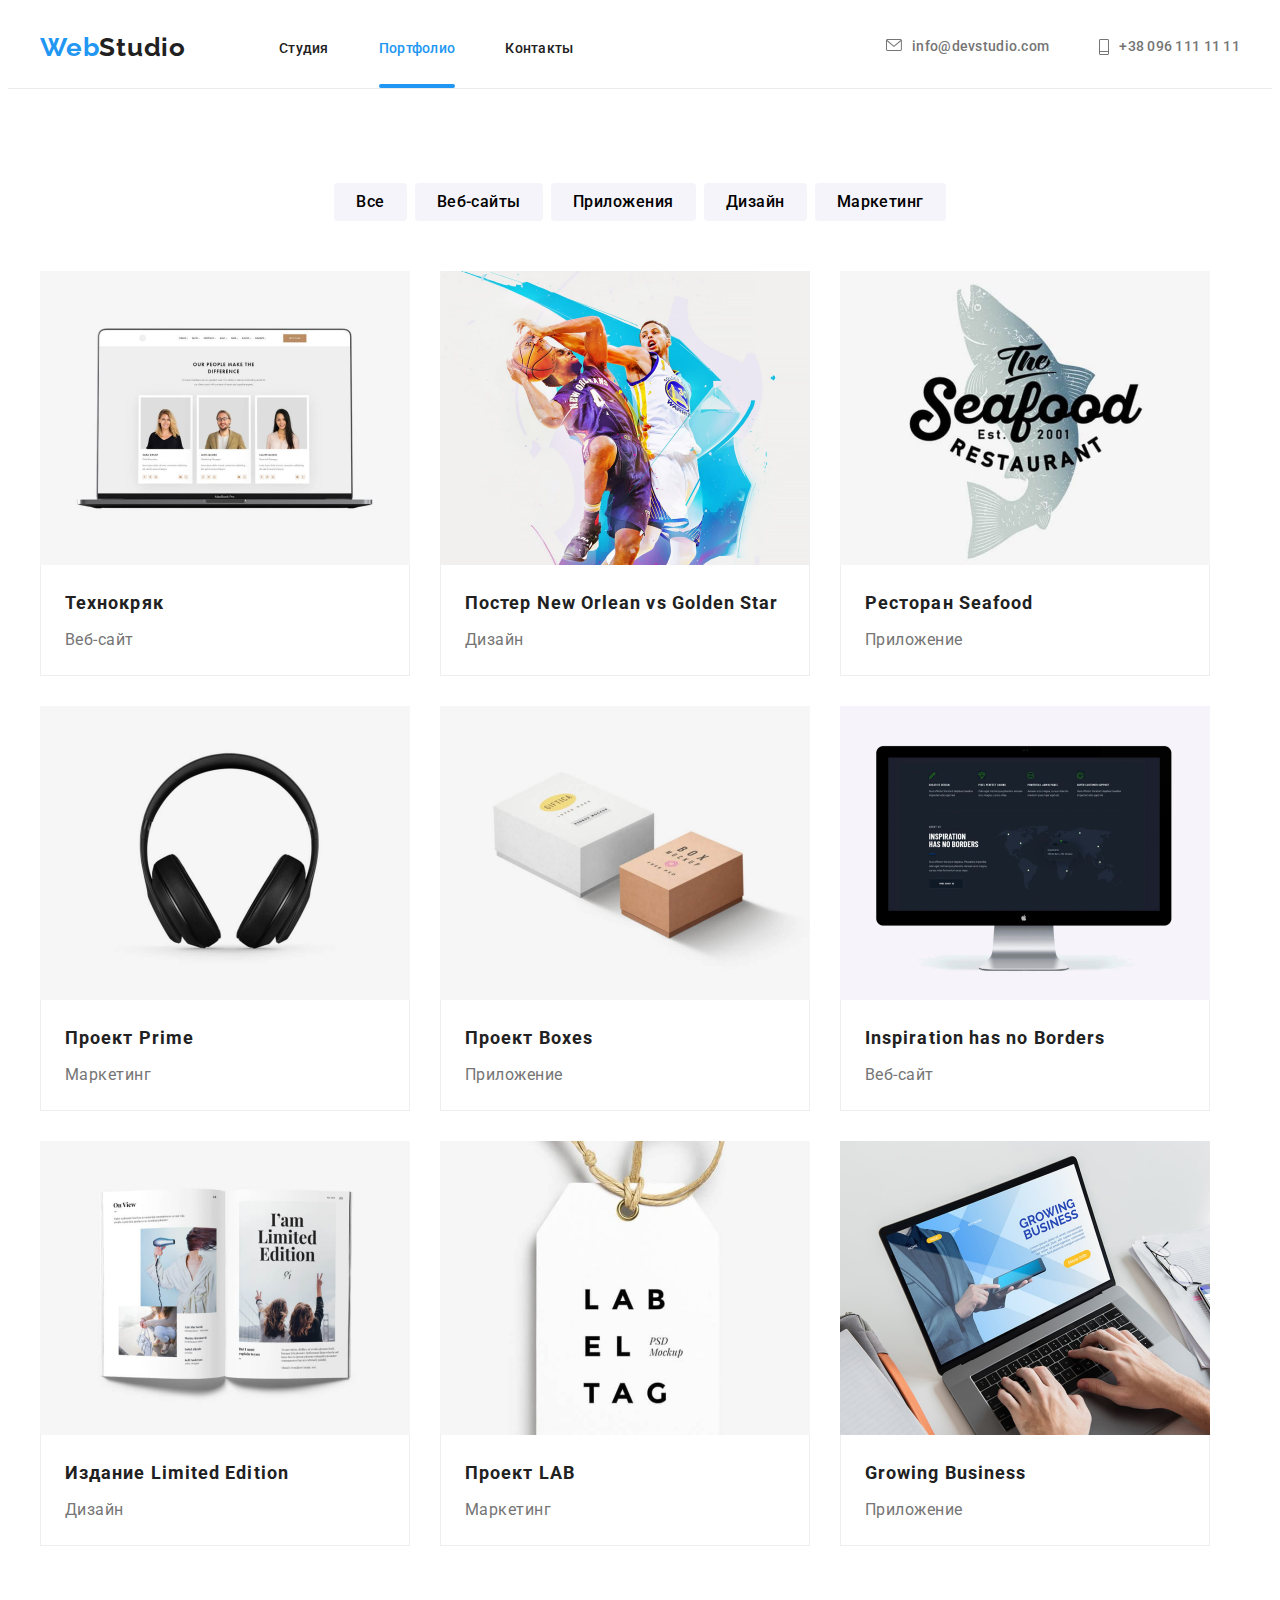
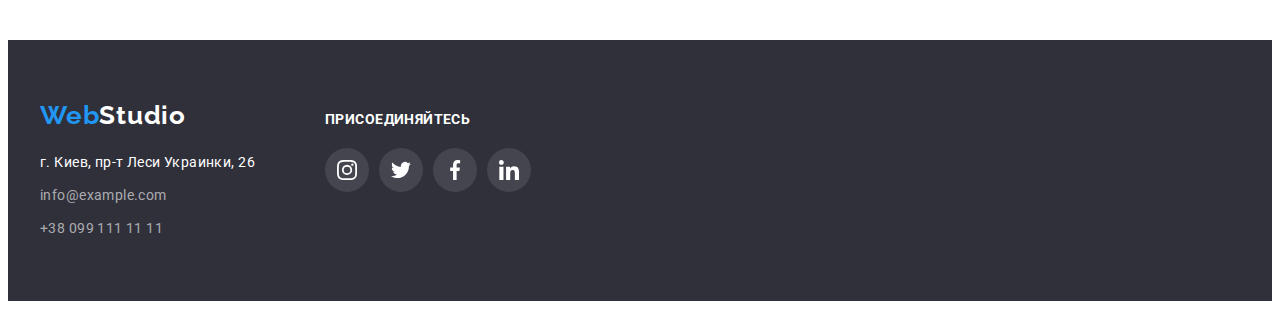
==== portfolio.html @ 741b01f9 "Add files via upload" ====
<!DOCTYPE html>
<html lang="en">

<head>
    <meta charset="UTF-8">
    <meta http-equiv="X-UA-Compatible" content="IE=edge">
    <meta name="viewport" content="width=device-width, initial-scale=1.0">
    <link rel="preconnect" href="https://fonts.googleapis.com">
    <link rel="preconnect" href="https://fonts.gstatic.com" crossorigin>
    <link rel="preconnect" href="https://fonts.googleapis.com">
    <link rel="preconnect" href="https://fonts.gstatic.com" crossorigin>
    <link href="https://fonts.googleapis.com/css2?family=Raleway:wght@100;200;300;600;700;800&family=Roboto:wght@400;500;700;900&display=swap" rel="stylesheet">
    <title>Portfolio</title>
    <link rel="stylesheet" href="https://cdnjs.cloudflare.com/ajax/libs/modern-normalize/1.1.0/modern-normalize.min.css" integrity="sha512-wpPYUAdjBVSE4KJnH1VR1HeZfpl1ub8YT/NKx4PuQ5NmX2tKuGu6U/JRp5y+Y8XG2tV+wKQpNHVUX03MfMFn9Q==" crossorigin="anonymous" referrerpolicy="no-referrer"
    />
    <link rel="stylesheet" href="./css/styles.css">
</head>

<body>
    <!--  HEADER  -->
    <header class="header box">
        <div class="container header-container">
            <a class="header-logo logo" href="./index.html" title="WebStudio"><span class="web">Web</span>Studio</a>
            <nav class="header-nav">
                <ul class="header-list">
                    <li class="header-item list">
                        <a href="./index.html" class="header-link link " title="Студия">Студия</a>
                    </li>
                    <li class="header-item list">
                        <a href="./portfolio.html" class="header-link link current" title="Портфолио">Портфолио</a>
                    </li>
                    <li class="header-item list">
                        <a href="#footer" class="header-link link" title="Контакты">Контакты</a>
                    </li>
                </ul>

            </nav>
            <ul class="header-list header-contacts">
                <li class="header-item list">
                    <a class="header-mail link" href="mailto:info@devstudio.com" title="info@devstudio.com"><svg class="header-soc-icon" width="16" height="12">
                        <use href="./image/main/icons.svg#icon-envelope"></use>
                        </svg>info@devstudio.com</a>
                </li>
                <li class="header-item list">
                    <a class="header-tel link" href="tel:+380961111111" title="+380961111111"><svg class="header-soc-icon" width="10" height="16">
                        <use href="./image/main/icons.svg#icon-Mobile"></use>
                        </svg>+38 096 111 11 11</a>
                </li>
            </ul>
        </div>

    </header>
    <main>
        <section class="portfolio">
            <div class="container">
                <ul class="portfolio-list-button">
                    <li class="portfolio-button list"><button type="button">Все</button></li>
                    <li class="portfolio-button list"><button type="button">Веб-сайты</button></li>
                    <li class="portfolio-button list"><button type="button">Приложения</button></li>
                    <li class="portfolio-button list"><button type="button">Дизайн</button></li>
                    <li class="portfolio-button list"><button type="button">Маркетинг</button></li>
                </ul>
                <ul class="portfolio-list ">
                    <li class="portfolio-item list">
                        <a href="portfolio-item-link link">
                            <div class="portfolio-item-img"><img src="./image/portfolio/img1.jpg" width="370" height="294" alt="img1">
                                <div class="portfolio-item-hover-text">
                                    Ресурс предлагает комплексные предложения с разным уровнем функционала и сервисов. Все это позволит посетителю получить исчерпывающие сведения о компании или частном лице.
                                </div>
                            </div>
                            <div class="portfolio-card-text">
                                <h3 class="portfolio-item-title">Технокряк</h3>
                                <p class="portfolio-item-text">Веб-сайт</p>
                            </div>
                        </a>
                    </li>
                    <li class="portfolio-item list">
                        <a href="portfolio-item-link link">
                            <div class="portfolio-item-img"><img src="./image/portfolio/img2.jpg" width="370" height="294" alt="img2">
                                <div class="portfolio-item-hover-text">
                                    Ресурс предлагает комплексные предложения с разным уровнем функционала и сервисов. Все это позволит посетителю получить исчерпывающие сведения о компании или частном лице.
                                </div>
                            </div>
                            <div class="portfolio-card-text">
                                <h3 class="portfolio-item-title">Постер New Orlean vs Golden Star</h3>
                                <p class="portfolio-item-text">Дизайн</p>
                            </div>
                        </a>
                    </li>
                    <li class="portfolio-item list">
                        <a href="portfolio-item-link link">
                            <div class="portfolio-item-img"><img src="./image/portfolio/img3.jpg" width="370" height="294" alt="img3">
                                <div class="portfolio-item-hover-text">
                                    Ресурс предлагает комплексные предложения с разным уровнем функционала и сервисов. Все это позволит посетителю получить исчерпывающие сведения о компании или частном лице.
                                </div>
                            </div>
                            <div class="portfolio-card-text">
                                <h3 class="portfolio-item-title">Ресторан Seafood</h3>
                                <p class="portfolio-item-text">Приложение</p>
                            </div>
                        </a>
                    </li>
                    <li class="portfolio-item list">
                        <a href="portfolio-item-link link">
                            <div class="portfolio-item-img"><img src="./image/portfolio/img4.jpg" width="370" height="294" alt="img4">
                                <div class="portfolio-item-hover-text">
                                    Ресурс предлагает комплексные предложения с разным уровнем функционала и сервисов. Все это позволит посетителю получить исчерпывающие сведения о компании или частном лице.
                                </div>
                            </div>
                            <div class="portfolio-card-text">
                                <h3 class="portfolio-item-title">Проект Prime</h3>
                                <p class="portfolio-item-text">Маркетинг</p>
                            </div>
                        </a>
                    </li>
                    <li class="portfolio-item list">
                        <a href="portfolio-item-link link">
                            <div class="portfolio-item-img"><img src="./image/portfolio/img5.jpg" width="370" height="294" alt="img5">
                                <div class="portfolio-item-hover-text">
                                    Ресурс предлагает комплексные предложения с разным уровнем функционала и сервисов. Все это позволит посетителю получить исчерпывающие сведения о компании или частном лице.
                                </div>
                            </div>
                            <div class="portfolio-card-text">
                                <h3 class="portfolio-item-title">Проект Boxes</h3>
                                <p class="portfolio-item-text">Приложение</p>
                            </div>
                        </a>
                    </li>
                    <li class="portfolio-item list">
                        <a href="portfolio-item-link link">
                            <div class="portfolio-item-img"><img src="./image/portfolio/img6.jpg" width="370" height="294" alt="img6">
                                <div class="portfolio-item-hover-text">
                                    Ресурс предлагает комплексные предложения с разным уровнем функционала и сервисов. Все это позволит посетителю получить исчерпывающие сведения о компании или частном лице.
                                </div>
                            </div>
                            <div class="portfolio-card-text">
                                <h3 class="portfolio-item-title">Inspiration has no Borders</h3>
                                <p class="portfolio-item-text">Веб-сайт</p>
                            </div>
                        </a>
                    </li>
                    <li class="portfolio-item list">
                        <a href="portfolio-item-link link">
                            <div class="portfolio-item-img"><img src="./image/portfolio/img7.jpg" width="370" height="294" alt="img7">
                                <div class="portfolio-item-hover-text">
                                    Ресурс предлагает комплексные предложения с разным уровнем функционала и сервисов. Все это позволит посетителю получить исчерпывающие сведения о компании или частном лице.
                                </div>
                            </div>
                            <div class="portfolio-card-text">
                                <h3 class="portfolio-item-title">Издание Limited Edition</h3>
                                <p class="portfolio-item-text">Дизайн</p>
                            </div>
                        </a>
                    </li>
                    <li class="portfolio-item list">
                        <a href="portfolio-item-link link">
                            <div class="portfolio-item-img"><img src="./image/portfolio/img8.jpg" width="370" height="294" alt="img8">
                                <div class="portfolio-item-hover-text">
                                    Ресурс предлагает комплексные предложения с разным уровнем функционала и сервисов. Все это позволит посетителю получить исчерпывающие сведения о компании или частном лице.
                                </div>
                            </div>
                            <div class="portfolio-card-text">
                                <h3 class="portfolio-item-title">Проект LAB</h3>
                                <p class="portfolio-item-text">Маркетинг</p>
                            </div>
                        </a>
                    </li>
                    <li class="portfolio-item list">
                        <a href="portfolio-item-link link">
                            <div class="portfolio-item-img"><img src="./image/portfolio/img9.jpg" width="370" height="294" alt="img9">
                                <div class="portfolio-item-hover-text">
                                    Ресурс предлагает комплексные предложения с разным уровнем функционала и сервисов. Все это позволит посетителю получить исчерпывающие сведения о компании или частном лице.
                                </div>
                            </div>
                            <div class="portfolio-card-text">
                                <h3 class="portfolio-item-title">Growing Business</h3>
                                <p class="portfolio-item-text">Приложение</p>
                            </div>
                        </a>
                    </li>
                </ul>
            </div>
        </section>
    </main>
    <!--  FOOTER  -->
    <footer id="footer" class="footer box">
        <div class="container footer-container">
            <div class="footer-left">
                <a class="footer-logo logo" href="./index.html" title="WebStudio"><span class="web">Web</span>Studio</a>
                <address class="footer-adress">
                <ul class="footer-list">
                    <li class="footer-item  list"><a class="footer-link address link" href="https://goo.gl/maps/a2TNtpJiLEumgx8t8" target="_blank" rel="noopener nofollow noreferree">г. Киев, пр-т Леси Украинки, 26</a></li>
                    <li class="footer-item list"><a class="footer-link link" href="mailto:info@example.com" title="info@devstudio.com">info@example.com</a></li>
                        <li class="footer-item list"><a class="footer-link link" href="tel:+380991111111" title="+38 099 111 11 11">+38 099 111 11 11</a></li> 
                </ul>
            </address></div>
            <div class="footer-right">
                <h3 class="footer-title">присоединяйтесь</h3>
                <ul class="footer-soc-list list">
                    <li class="footer-soc-item"><a href="" class="footer-soc-link link"><svg class="team-soc-icon" width="20" height="20">
        <use href="./image/main/icons.svg#icon-instagram"></use>
        </svg></a></li>
                    <li class="footer-soc-item">
                        <a href="" class="footer-soc-link link"><svg class="footer-soc-icon" width="20" height="20">
            <use href="./image/main/icons.svg#icon-twitter"></use>
            </svg></a>
                    </li>
                    <li class="footer-soc-item">
                        <a href="" class="footer-soc-link link"><svg class="footer-soc-icon" width="20" height="20">
            <use href="./image/main/icons.svg#icon-facebook"></use>
            </svg></a>
                    </li>
                    <li class="footer-soc-item">
                        <a href="" class="footer-soc-link link"><svg class="footer-soc-icon" width="20" height="20">
            <use href="./image/main/icons.svg#icon-linkedin"></use>
            </svg></a>
                    </li>
                </ul>
            </div>
        </div>
    </footer>
    <script src="./js/modal.js"></script>
</body>

</html>
---- css/styles.css ----
:root {
    --accent-color: #2196F3;
}

body {
    font-family: 'Roboto', sans-serif;
    color: #212121;
}

h1,
h2,
h3,
h4,
h5,
h6,
p {
    margin: 0;
    padding: 0;
}

.container {
    width: 1200px;
    margin-left: auto;
    margin-right: auto;
    padding: 0 15px;
}

ul,
ol {
    margin: 0;
    padding-left: 0;
}

img {
    display: block;
}

.list {
    list-style: none;
}

.link {
    text-decoration: none;
}

.logo {
    text-decoration: none;
    color: #212121;
    font-family: 'Raleway', sans-serif;
    font-weight: 700;
    font-size: 26px;
    line-height: 1.19;
    letter-spacing: 0.03em;
}

.web {
    color: #2196F3;
}

.title {
    font-weight: 700;
    font-size: 36px;
    line-height: 1.16;
    letter-spacing: 0.03em;
    margin-bottom: 50px;
    text-align: center;
}


/* ------------------HEADER--------------------- */

.header {
    border-bottom: 1px solid #ECECEC;
    padding-top: 24px;
    padding-bottom: 25px;
}

.header-container {
    display: flex;
    align-items: center;
}

.header-logo {
    margin-right: 93px;
}

.header-list {
    display: flex;
}

.header-contacts {
    margin-left: auto;
}

.header-item:not(:last-child) {
    margin-right: 50px;
}

.header-link {
    font-weight: 500;
    font-size: 14px;
    line-height: 1.14;
    letter-spacing: 0.02em;
    color: #212121;
    padding-top: 32px;
    padding-bottom: 32px;
    position: relative;
    transition: color 250ms cubic-bezier(0.4, 0, 0.2, 1);
}

.header-link::after {
    content: '';
    position: absolute;
    left: 0;
    bottom: 0;
    width: 100%;
    height: 4px;
    background-color: #2196F3;
    border-radius: 2px;
    opacity: 0;
    transition: opacity 250ms cubic-bezier(0.4, 0, 0.2, 1);
}

.current {
    color: var(--accent-color);
}

.current::after {
    content: '';
    position: absolute;
    left: 0;
    bottom: 0;
    width: 100%;
    height: 4px;
    background-color: #2196F3;
    border-radius: 2px;
    opacity: 1;
}

.header-mail,
.header-tel {
    font-weight: 500;
    font-size: 14px;
    line-height: 1.14;
    letter-spacing: 0.02em;
    color: #757575;
    display: flex;
    flex-direction: row;
    fill: currentColor;
    transition: color 250ms cubic-bezier(0.4, 0, 0.2, 1);
}

.header-soc-icon {
    fill: currentColor;
    margin-right: 10px;
}

.header-link:hover,
.header-mail:hover,
.header-tel:hover,
.header-link:focus,
.header-mail:focus,
.header-tel:focus {
    color: var(--accent-color);
}

.header-link:hover::after,
.header-link:focus::after {
    opacity: 1;
}


/* ------------------HERO--------------------- */

.hero {
    background-color: #2F303A;
    padding-top: 200px;
    padding-bottom: 200px;
    text-align: center;
    background-image: linear-gradient(rgba(47, 48, 58, 0.4), rgba(47, 48, 58, 0.4)), url(../image/main/bghero.jpg);
    background-size: cover;
    background-repeat: no-repeat;
    background-position: center;
    max-width: 1600px;
    margin: 0 auto;
}

.hero-title {
    font-weight: 900;
    font-size: 44px;
    line-height: 1.36;
    letter-spacing: 0.06em;
    text-transform: uppercase;
    color: #fff;
    margin-bottom: 30px;
}

.hero-btn {
    font-family: inherit;
    font-weight: 700;
    font-size: 16px;
    line-height: 1.87;
    letter-spacing: 0.06em;
    border-radius: 4px;
    border: none;
    padding: 10px 32px;
    cursor: pointer;
    background-color: var(--accent-color);
    color: #fff;
}

.hero-btn:hover,
.hero-btn:focus {
    box-shadow: 0px 4px 4px rgba(0, 0, 0, 0.15);
}


/* ------------------BENEFITS--------------------- */

.benefits {
    padding-top: 94px;
}

.benefits-list {
    display: flex;
}

.benefits-item {
    min-width: 270px;
}

.benefits-item:not(:last-child) {
    margin-right: 30px;
}

.benefits-soc-link {
    display: flex;
    align-items: center;
    justify-content: center;
    background-color: #F5F4FA;
    border-radius: 4px;
    width: 100%;
    height: 120px;
    margin-bottom: 30px;
}

.benefits-title {
    font-weight: 700;
    font-size: 14px;
    line-height: 1.14;
    letter-spacing: 0.03em;
    text-transform: uppercase;
    margin-bottom: 10px;
    text-align: left;
}

.benefits-text {
    font-size: 14px;
    line-height: 1.71;
    letter-spacing: 0.03em;
    color: #757575;
}


/* ------------------WORK--------------------- */

.work {
    padding-top: 94px;
    padding-bottom: 94px;
    text-align: center;
}

.work-title {
    margin-bottom: 50px;
}

.work-list {
    display: flex;
    flex-wrap: wrap;
}

.work-item {
    flex-basis: calc(100% / 4 - 30px);
    margin-right: 30px;
    position: relative;
}

.work-item:nth-child(3n) {
    margin-right: 0;
}

.work-item-text::before {
    content: '';
    position: absolute;
    width: 100%;
    height: 100%;
    left: 0;
    bottom: 0;
    opacity: 0;
}

.work-item-text p {
    position: absolute;
    left: 0;
    bottom: 0;
    opacity: 0;
    width: 100%;
    padding-top: 23px;
    padding-bottom: 23px;
    font-weight: 700;
    font-size: 14px;
    line-height: 1.14;
    letter-spacing: 0.03em;
    text-transform: uppercase;
    color: #FFFFFF;
    z-index: 1;
    background-color: rgba(47, 48, 58, 0.8);
    transition: opacity 250ms cubic-bezier(0.4, 0, 0.2, 1);
}

.work-item:hover .work-item-text p {
    opacity: 1;
}


/* ------------------TEAM--------------------- */

.team {
    padding-top: 94px;
    padding-bottom: 94px;
    background-color: #F5F4FA;
}

.team-list {
    display: flex;
    flex-wrap: wrap;
}

.team-item {
    max-width: 270px;
    background-color: #fff;
    border-radius: 0px 0px 4px 4px;
    flex-basis: calc(100% / 4 - 30px);
    margin-right: 30px;
    box-shadow: 0px 1px 3px rgba(0, 0, 0, 0.12), 0px 1px 1px rgba(0, 0, 0, 0.14), 0px 2px 1px rgba(0, 0, 0, 0.2);
}

.team-item:nth-child(4n) {
    margin-right: 0;
}

.team-item-text {
    padding-top: 30px;
    padding-bottom: 30px;
    text-align: center;
}

.team-item-title {
    font-size: 16px;
    font-weight: 500;
    line-height: 1.18;
    letter-spacing: 0.03em;
    margin-bottom: 10px;
}

.team-text {
    line-height: 1.18;
    letter-spacing: 0.03em;
    color: #757575;
    margin-bottom: 16px;
}

.team-soc-list {
    display: flex;
    justify-content: center;
}

.team-soc-item {
    width: 44px;
    height: 44px;
    margin-right: 10px;
}

.team-soc-item:last-child {
    margin-right: 0;
}

.team-soc-link {
    width: 100%;
    height: 100%;
    background-color: #FFFFFF;
    border-radius: 50%;
    display: flex;
    align-items: center;
    justify-content: center;
    color: #AFB1B8;
    transition: color 250ms cubic-bezier(0.4, 0, 0.2, 1), background-color 250ms cubic-bezier(0.4, 0, 0.2, 1);
}

.team-soc-icon {
    fill: currentColor;
}

.team-soc-link:hover,
.team-soc-link:focus {
    color: #FFFFFF;
    background-color: var(--accent-color);
}


/* ------------------CUSTOMERS--------------------- */

.customers {
    padding-top: 94px;
    padding-bottom: 94px;
}

.customers-list {
    display: flex;
}

.customers-item {
    width: 170px;
    height: 92px;
}

.customers-item:not(:last-child) {
    margin-right: 30px;
}

.customers-soc-link {
    display: flex;
    align-items: center;
    justify-content: center;
    width: 100%;
    height: 100%;
    border: 1px solid #AFB1B8;
    border-radius: 4px;
    color: #afb1b8;
    transition: color 250ms cubic-bezier(0.4, 0, 0.2, 1), border 250ms cubic-bezier(0.4, 0, 0.2, 1);
}

.customers-soc-icon {
    fill: currentColor;
}

.customers-soc-link:hover,
.customers-soc-link:focus {
    color: var(--accent-color);
    border: 1px solid var(--accent-color);
}


/* ------------------FOOTER--------------------- */

.footer {
    background-color: #2F303A;
    padding-top: 60px;
    padding-bottom: 60px;
}

.footer-container {
    display: flex;
    align-items: baseline;
}

.footer-logo {
    display: inline-block;
    color: #fff;
    margin-bottom: 20px;
}

address {
    font-style: normal;
    font-size: 14px;
    line-height: 1.71;
    letter-spacing: 0.03em;
}

.footer-item:not(:last-child) {
    margin-bottom: 9px;
}

.footer-link {
    color: rgba(255, 255, 255, 0.6);
}

.address {
    color: #fff;
}

.footer-right {
    margin-left: 70px;
}

.footer-title {
    font-size: 14px;
    line-height: 1.14;
    letter-spacing: 0.03em;
    text-transform: uppercase;
    color: #FFFFFF;
    margin-bottom: 20px;
}

.footer-soc-list {
    display: flex;
}

.footer-soc-list {
    display: flex;
    justify-content: center;
}

.footer-soc-item {
    width: 44px;
    height: 44px;
    margin-right: 10px;
}

.footer-soc-item:last-child {
    margin-right: 0;
}

.footer-soc-link {
    width: 100%;
    height: 100%;
    background-color: rgba(255, 255, 255, 0.1);
    border-radius: 50%;
    display: flex;
    align-items: center;
    justify-content: center;
    color: #FFF;
    transition: background-color 250ms cubic-bezier(0.4, 0, 0.2, 1);
}

.footer-soc-icon {
    fill: currentColor;
}

.footer-soc-link:hover,
.footer-soc-link:focus {
    background-color: var(--accent-color);
}


/* ------------------PORTFOLIO--------------------- */

.portfolio {
    padding-top: 94px;
    padding-bottom: 94px;
}

.portfolio-list-button {
    display: flex;
    justify-content: center;
    margin-bottom: 50px;
    border-radius: 4px;
}

.portfolio-button button {
    font-family: inherit;
    border: none;
    font-weight: 500;
    font-size: 16px;
    line-height: 1.62;
    letter-spacing: 0.03em;
    border-radius: 4px;
    background-color: #F5F4FA;
    padding: 6px 22px;
    cursor: pointer;
    box-shadow: none;
    transition: color 250ms cubic-bezier(0.4, 0, 0.2, 1), background-color 250ms cubic-bezier(0.4, 0, 0.2, 1), box-shadow 250ms cubic-bezier(0.4, 0, 0.2, 1);
}

.portfolio-button:not(:last-child) {
    margin-right: 8px;
}

.portfolio-button button:hover,
.portfolio-button button:focus {
    background-color: var(--accent-color);
    box-shadow: 0px 3px 1px rgba(0, 0, 0, 0.1), 0px 1px 2px rgba(0, 0, 0, 0.08), 0px 2px 2px rgba(0, 0, 0, 0.12);
    color: #fff;
}

.portfolio-card-text {
    padding: 20px 24px;
    border: 1px solid #EEEEEE;
    border-top: none;
}

.portfolio-list {
    display: flex;
    flex-wrap: wrap;
}

.portfolio-item {
    max-width: 370px;
    flex-basis: calc(100% / 3 - 30px);
    margin-left: 30px;
    margin-top: 30px;
}

.portfolio-item a {
    display: block;
    text-decoration: none;
    transition: box-shadow 250ms cubic-bezier(0.4, 0, 0.2, 1);
}

.portfolio-item a:hover,
.portfolio-item a:focus,
.portfolio-item a:hover .portfolio-item-hover-text,
.portfolio-item a:focus .portfolio-item-hover-text,
.portfolio-button:hover,
.portfolio-button:focus {
    opacity: 1;
    transform: translateY(0);
    box-shadow: 0px 1px 1px rgba(0, 0, 0, 0.12), 0px 4px 4px rgba(0, 0, 0, 0.06), 1px 4px 6px rgba(0, 0, 0, 0.16);
}

.portfolio-item:nth-child(3n + 1) {
    margin-left: 0;
}

.portfolio-item:nth-child(-n + 3) {
    margin-top: 0;
}

.portfolio-item-img {
    position: relative;
    overflow: hidden;
}

.portfolio-item-hover-text {
    position: absolute;
    padding: 63px 24px;
    top: 0;
    left: 0;
    opacity: 0;
    width: 100%;
    height: 100%;
    font-size: 18px;
    line-height: 1.56;
    letter-spacing: 0.03em;
    color: #FFFFFF;
    background-color: rgba(33, 150, 243, 0.9);
    transform: translateY(100%);
    transition: opacity 250ms cubic-bezier(0.4, 0, 0.2, 1), transform 250ms cubic-bezier(0.4, 0, 0.2, 1);
}

.portfolio-item-title {
    font-weight: 700;
    font-size: 18px;
    line-height: 2;
    letter-spacing: 0.06em;
    margin-bottom: 4px;
    color: #212121;
}

.portfolio-item-text {
    line-height: 1.88;
    letter-spacing: 0.03em;
    color: #757575;
}


/* ------------------BACKDROP--------------------- */

.backdrop {
    position: fixed;
    top: 0;
    left: 0;
    width: 100%;
    height: 100%;
    background-color: rgba(0, 0, 0, 0.2);
    transition: opacity 250ms cubic-bezier(0.4, 0, 0.2, 1), visibility 250ms cubic-bezier(0.4, 0, 0.2, 1);
}

.backdrop.is-hidden {
    visibility: hidden;
    opacity: 0;
    pointer-events: none;
}

.backdrop.is-hidden .modal {
    transform: translate(-50%, -50%) scale(0.9);
}

.modal {
    position: relative;
    position: absolute;
    top: 50%;
    left: 50%;
    min-width: 528px;
    min-height: 581px;
    background-color: #fff;
    box-shadow: 0px 1px 3px rgba(0, 0, 0, 0.12), 0px 1px 1px rgba(0, 0, 0, 0.14), 0px 2px 1px rgba(0, 0, 0, 0.2);
    border-radius: 4px;
    transform: translate(-50%, -50%) scale(1);
    transition: transform 250ms cubic-bezier(0.4, 0, 0.2, 1);
}

.modal button {
    cursor: pointer;
    padding: 0;
    background-color: #fff;
    border: none;
    position: absolute;
    right: 0;
    top: 0;
    margin-top: 8px;
    margin-right: 8px;
    border-radius: 25px;
}

.close img {
    border-radius: 25px;
}
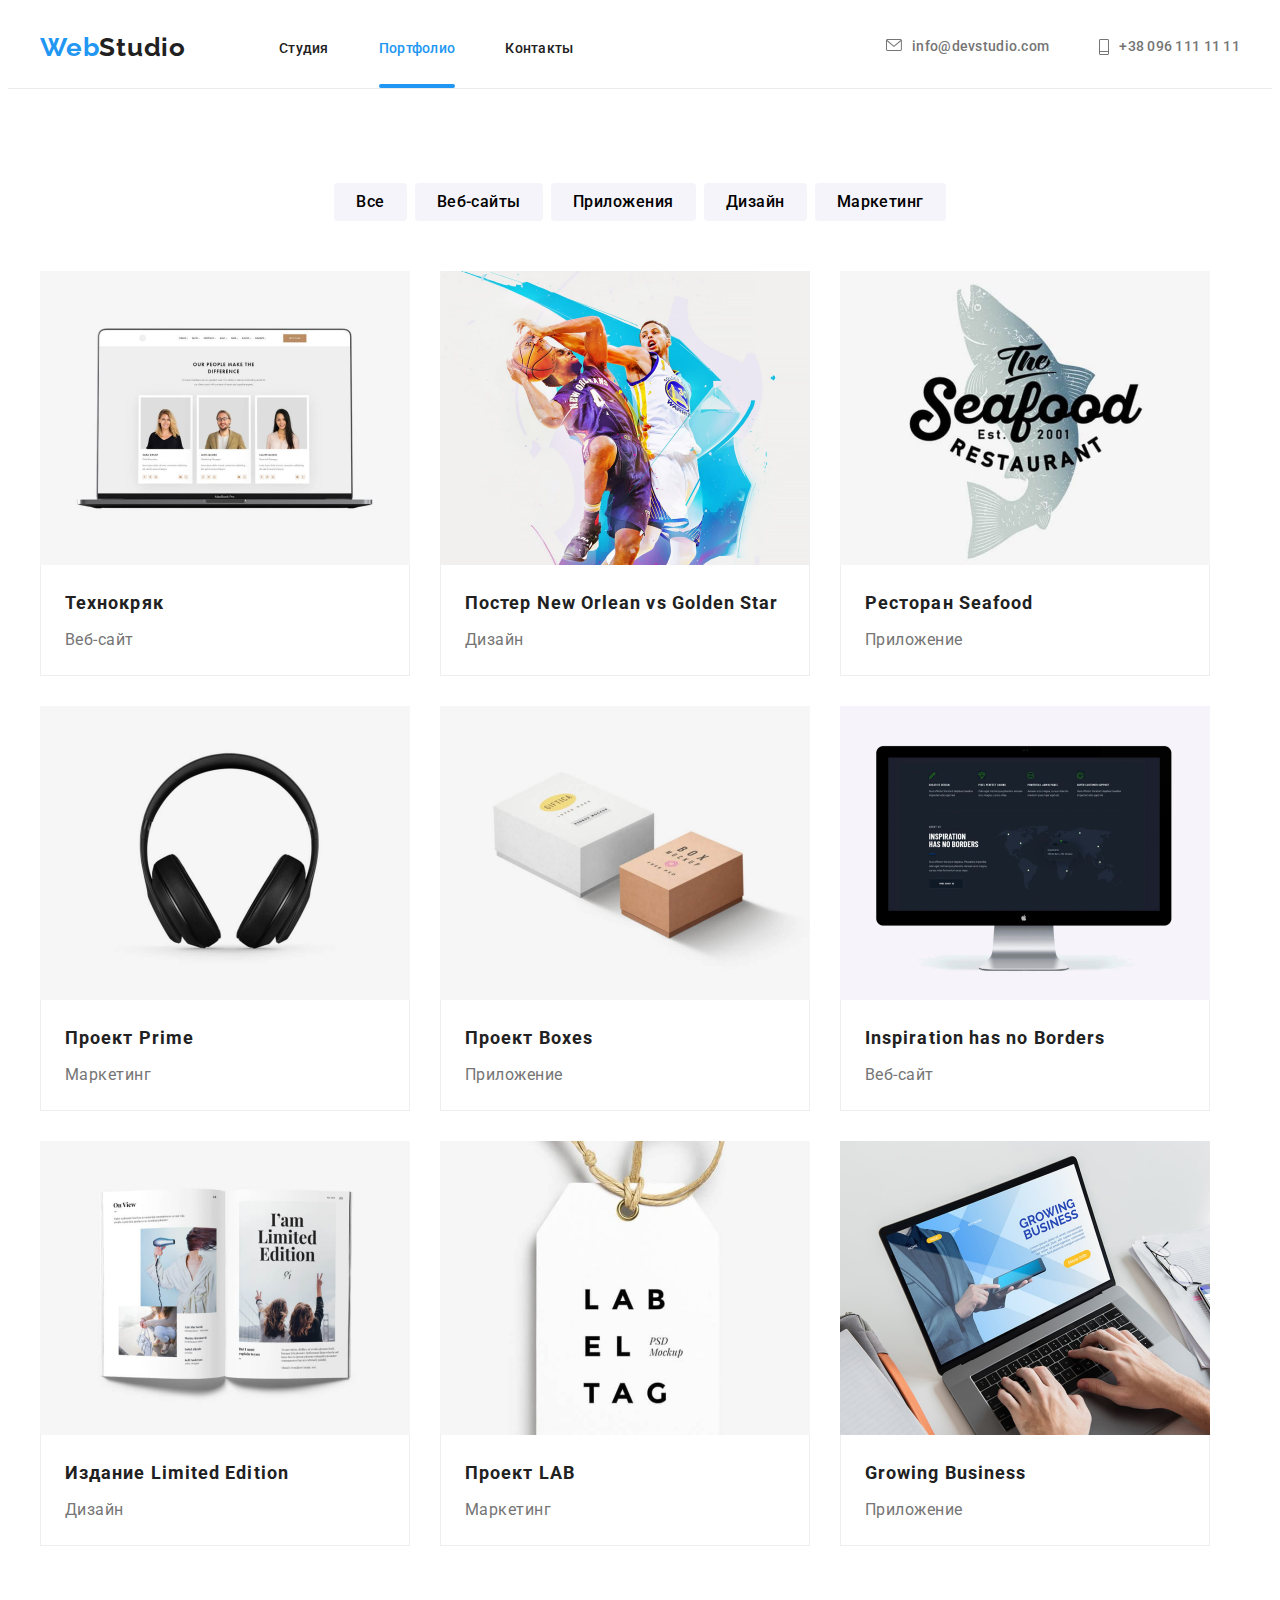
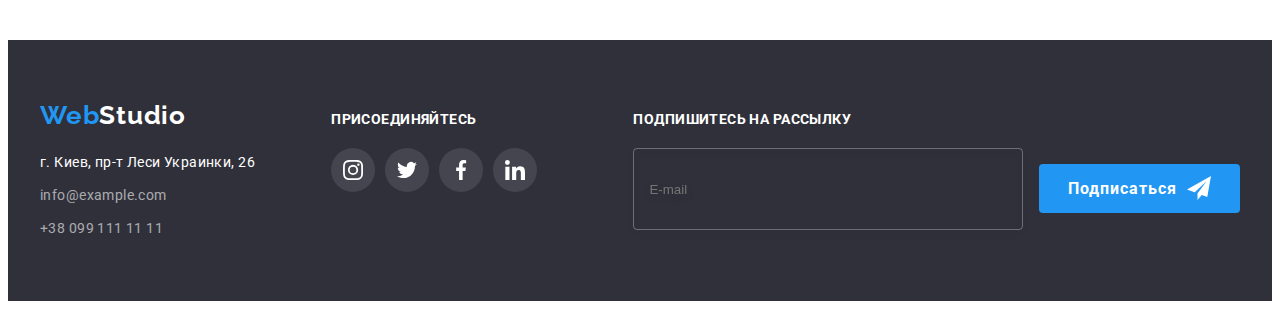
==== commit c0808240: "add input form" ====
--- a/portfolio.html
+++ b/portfolio.html
@@ -194,7 +194,7 @@
                         <li class="footer-item list"><a class="footer-link link" href="tel:+380991111111" title="+38 099 111 11 11">+38 099 111 11 11</a></li> 
                 </ul>
             </address></div>
-            <div class="footer-right">
+            <div class="footer-center">
                 <h3 class="footer-title">присоединяйтесь</h3>
                 <ul class="footer-soc-list list">
                     <li class="footer-soc-item"><a href="" class="footer-soc-link link"><svg class="team-soc-icon" width="20" height="20">
@@ -217,6 +217,17 @@
                     </li>
                 </ul>
             </div>
+            <div class="footer-right">
+                <h3 class="footer-title">Подпишитесь на рассылку</h3>
+                <form>
+
+                    <input type="text" class="input" name="user-name" required id="user-name" placeholder="E-mail">
+                    <button type="button" class="footer-btn">Подписаться <span class="icon"></span></button>
+
+                </form>
+            </div>
+
+        </div>
         </div>
     </footer>
     <script src="./js/modal.js"></script>
--- a/css/styles.css
+++ b/css/styles.css
@@ -64,6 +64,19 @@
     letter-spacing: 0.03em;
     margin-bottom: 50px;
     text-align: center;
+}
+
+.visually-hidden {
+    position: absolute;
+    white-space: nowrap;
+    width: 1px;
+    height: 1px;
+    overflow: hidden;
+    border: 0;
+    padding: 0;
+    clip: rect(0 0 0 0);
+    clip-path: inset(50%);
+    margin: -1px;
 }
 
 
@@ -462,6 +475,7 @@
 .footer-container {
     display: flex;
     align-items: baseline;
+    justify-content: space-between;
 }
 
 .footer-logo {
@@ -489,7 +503,7 @@
     color: #fff;
 }
 
-.footer-right {
+.footer-center {
     margin-left: 70px;
 }
 
@@ -540,6 +554,45 @@
 .footer-soc-link:hover,
 .footer-soc-link:focus {
     background-color: var(--accent-color);
+}
+
+.footer-right {
+    margin-left: 90px;
+}
+
+.input {
+    width: 358px;
+    height: 50px;
+    border: 1px solid rgba(255, 255, 255, 0.3);
+    filter: drop-shadow(0px 4px 4px rgba(0, 0, 0, 0.15));
+    border-radius: 4px;
+    padding: 15px;
+    background-color: transparent;
+}
+
+.footer-btn {
+    font-family: inherit;
+    font-weight: 700;
+    font-size: 16px;
+    line-height: 1.87;
+    letter-spacing: 0.06em;
+    border-radius: 4px;
+    border: none;
+    padding: 10px 29px;
+    cursor: pointer;
+    background-color: var(--accent-color);
+    color: #fff;
+    display: inline-flex;
+    align-items: center;
+    margin-left: 12px;
+}
+
+.footer-btn>.icon {
+    width: 24px;
+    height: 24px;
+    margin-left: 10px;
+    background-image: url(../image/main/icon-send.png);
+    background-size: contain;
 }
 
 
@@ -664,55 +717,173 @@
 }
 
 
-/* ------------------BACKDROP--------------------- */
+/* ----------------------BACKDROP---------------------  */
 
 .backdrop {
     position: fixed;
+    width: 100%;
+    height: 100%;
+    background-color: rgba(25, 28, 38, 0.477);
     top: 0;
-    left: 0;
-    width: 100%;
-    height: 100%;
-    background-color: rgba(0, 0, 0, 0.2);
     transition: opacity 250ms cubic-bezier(0.4, 0, 0.2, 1), visibility 250ms cubic-bezier(0.4, 0, 0.2, 1);
 }
 
-.backdrop.is-hidden {
-    visibility: hidden;
+.backdrop.is-hidden .modal {
+    transform: translate(-50%, -50%) scale(0) rotate(180deg);
+}
+
+.is-hidden {
+    visibility: none;
     opacity: 0;
     pointer-events: none;
 }
 
-.backdrop.is-hidden .modal {
-    transform: translate(-50%, -50%) scale(0.9);
-}
-
 .modal {
-    position: relative;
+    width: 528px;
+    min-height: 581px;
+    background-color: #fff;
+    border-radius: 5px;
     position: absolute;
     top: 50%;
     left: 50%;
-    min-width: 528px;
-    min-height: 581px;
-    background-color: #fff;
-    box-shadow: 0px 1px 3px rgba(0, 0, 0, 0.12), 0px 1px 1px rgba(0, 0, 0, 0.14), 0px 2px 1px rgba(0, 0, 0, 0.2);
-    border-radius: 4px;
-    transform: translate(-50%, -50%) scale(1);
+    transform: translate(-50%, -50%) scale(1) rotate(0);
     transition: transform 250ms cubic-bezier(0.4, 0, 0.2, 1);
-}
-
-.modal button {
-    cursor: pointer;
-    padding: 0;
-    background-color: #fff;
+    padding: 40px;
+    text-align: center;
+}
+
+.modal-close-btn {
+    width: 30px;
+    height: 30px;
+    border-radius: 50%;
+    position: absolute;
+    top: 10px;
+    right: 10px;
     border: none;
-    position: absolute;
-    right: 0;
+}
+
+.modal-close-btn img {
+    position: absolute;
+    left: 0;
     top: 0;
-    margin-top: 8px;
-    margin-right: 8px;
-    border-radius: 25px;
-}
-
-.close img {
-    border-radius: 25px;
+}
+
+.no-scroll {
+    overflow: hidden;
+}
+
+.modal-title {
+    font-weight: 700;
+    font-size: 20px;
+    line-height: 1.15;
+    text-align: center;
+    letter-spacing: 0.03em;
+    color: #212121;
+    margin-bottom: 12px;
+}
+
+.modal-field {
+    margin-bottom: 10px;
+}
+
+.input-wrap {
+    position: relative;
+}
+
+.modal-icon {
+    position: absolute;
+    left: 12px;
+    top: 50%;
+    transform: translateY(-50%);
+}
+
+.modal-input {
+    width: 100%;
+    height: 40px;
+    border: 1px solid #999;
+    border-radius: 5px;
+    padding-left: 40px;
+    color: #090B13;
+    outline: none;
+}
+
+.modal-input:focus {
+    border-color: var(--accent-color);
+}
+
+.modal-input:focus+.modal-icon {
+    fill: var(--accent-color);
+}
+
+.modal-label {
+    font-size: 12px;
+    line-height: 1.16;
+    letter-spacing: 0.01em;
+    color: #757575;
+    display: block;
+    text-align: left;
+    margin-bottom: 4px;
+}
+
+.modal-text {
+    width: 100%;
+    height: 100px;
+    padding: 12px 16px;
+    border: 1px solid #999;
+    border-radius: 5px;
+    resize: none;
+    margin-bottom: 10px;
+    outline: none;
+}
+
+.modal-text:focus {
+    border-color: var(--accent-color);
+}
+
+.modal-text::placeholder {
+    font-weight: 400;
+    font-size: 14px;
+    line-height: 16px;
+    letter-spacing: 0.01em;
+    color: rgba(117, 117, 117, 0.5);
+}
+
+.check-test {
+    color: #555555;
+    font-size: 14px;
+    display: flex;
+    align-items: baseline;
+    position: relative;
+}
+
+.check-test a {
+    margin-left: 5px;
+}
+
+.btn {
+    padding: 10px 55px;
+}
+
+.check-test span {
+    width: 16px;
+    height: 15px;
+    border: 2px solid #090B13;
+    border-radius: 3px;
+    margin-right: 5px;
+    display: flex;
+    align-items: center;
+    justify-content: center;
+}
+
+.check-icon {
+    fill: transparent;
+}
+
+.modal-check:checked+.check-test span {
+    background-color: var(--accent-color);
+    border: none;
+}
+
+.modal-check:checked+.check-test .check-icon {
+    fill: #fff;
 }